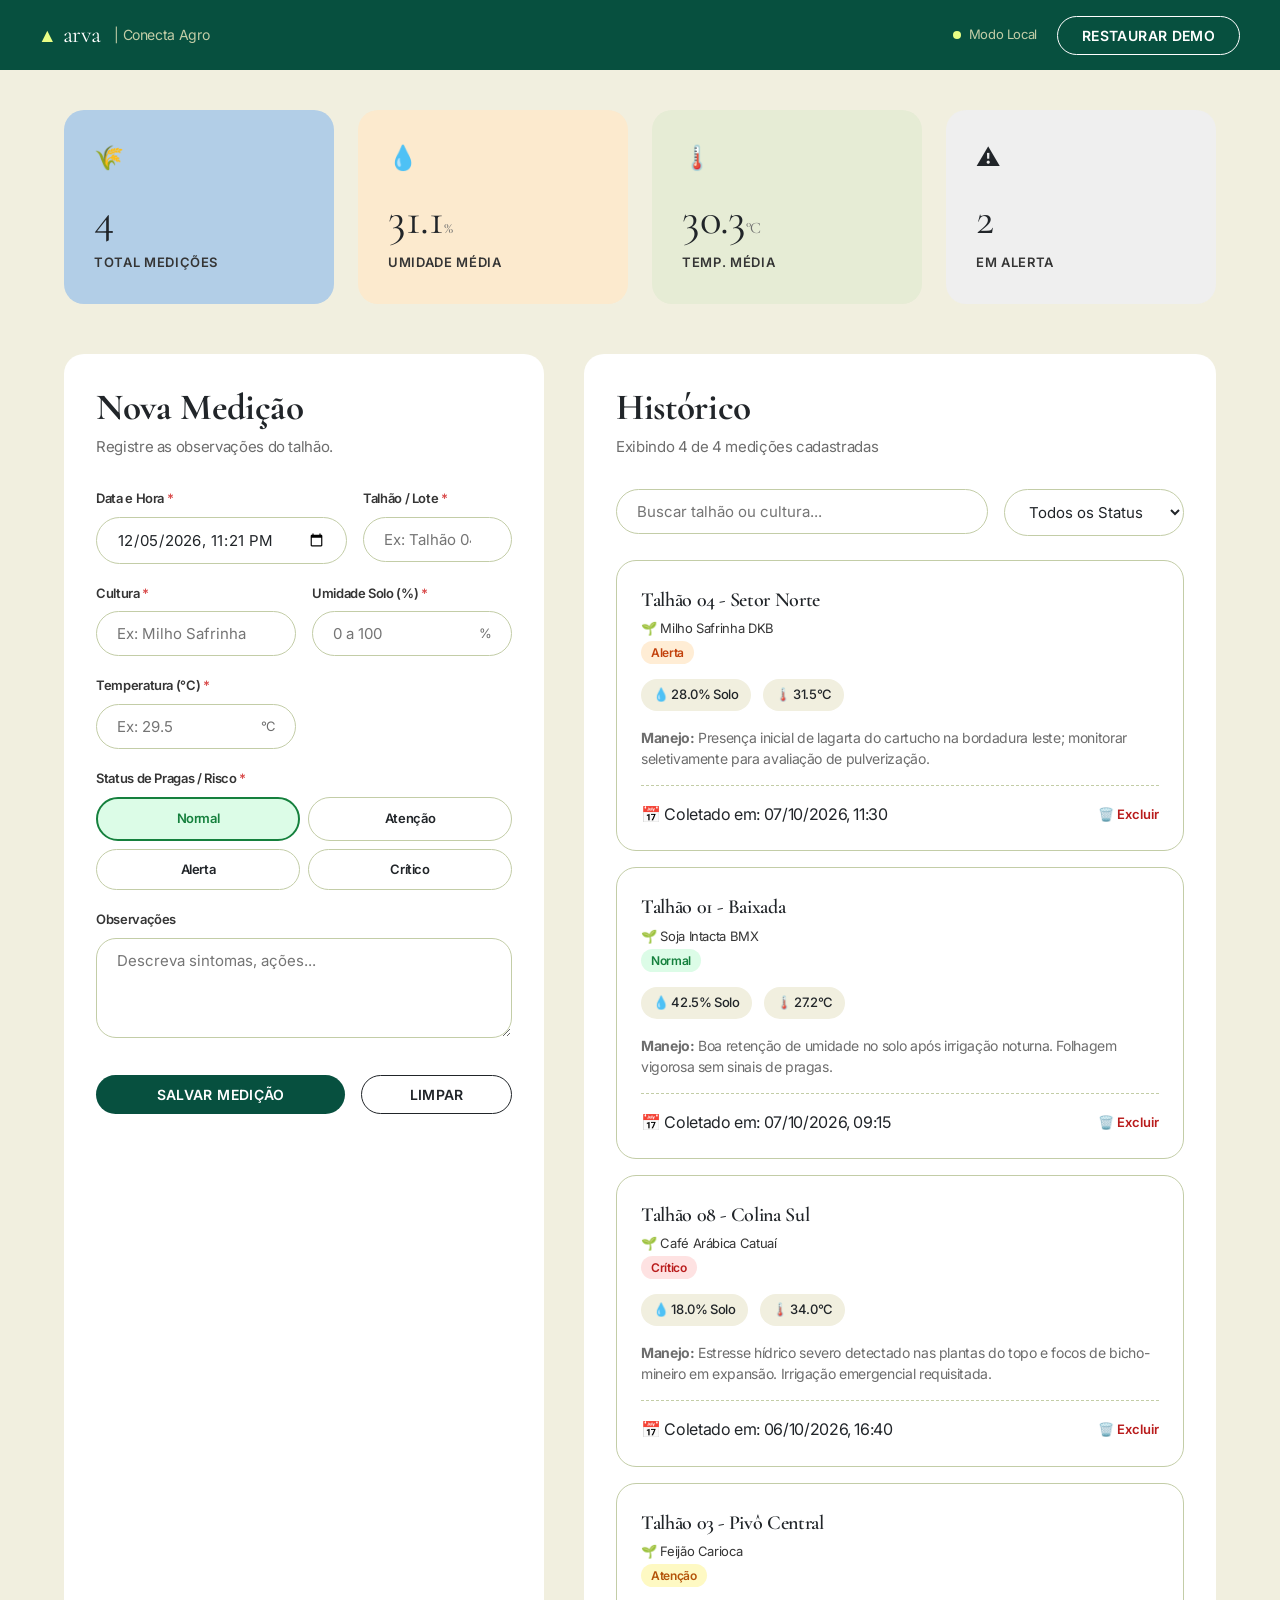
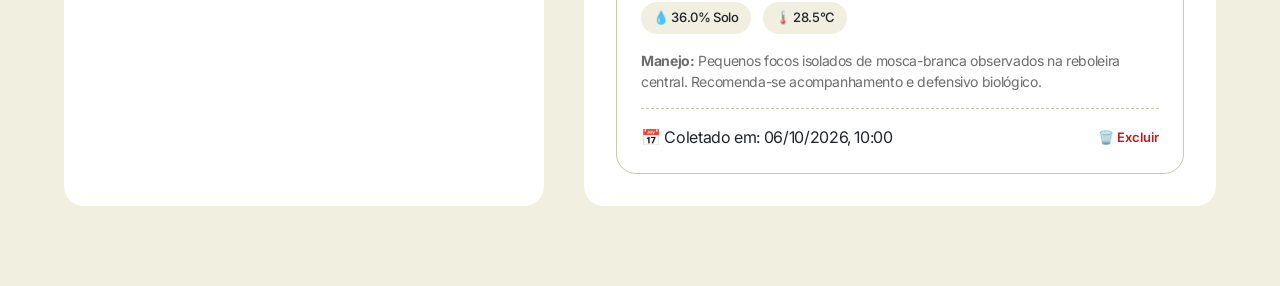
==== front/index.html @ fd627134 "feat: aplica novo design system Arva e estrutura da Fase 2" ====
<!DOCTYPE html>
<html lang="pt-BR">
<head>
  <meta charset="UTF-8">
  <meta name="viewport" content="width=device-width, initial-scale=1.0">
  <title>Conecta Agro — Painel de Controle</title>
  <meta name="description" content="Sistema de registro e consulta de medições agronômicas.">

  <!-- Fontes Editoriais (Inter & Cormorant Garamond) -->
  <link rel="preconnect" href="https://fonts.googleapis.com">
  <link rel="preconnect" href="https://fonts.gstatic.com" crossorigin>
  <link href="https://fonts.googleapis.com/css2?family=Cormorant+Garamond:wght@300;500;600&family=Inter:wght@300;400;500;600&display=swap" rel="stylesheet">

  <!-- Tokens e Estilos da Aplicação -->
  <link rel="stylesheet" href="../design-system.css">
  <link rel="stylesheet" href="style.css">
</head>
<body class="arva-app">

  <!-- =========================================================================
       1. CABEÇALHO SUPERIOR (FOREST HEADER)
       ========================================================================= -->
  <header class="arva-header" id="main-header">
    <div class="arva-header__inner">
      <a href="../index.html" class="arva-brand">
        <span class="arva-brand__icon">▲</span> arva <span class="arva-brand__sub">| Conecta Agro</span>
      </a>

      <div class="arva-header__actions">
        <div class="arva-status" title="Dados locais">
          <span class="arva-status__dot"></span>
          Modo Local
        </div>
        <button id="btn-demo-seed" class="btn-pill btn-pill--ghost btn-demo">
          Restaurar Demo
        </button>
      </div>
    </div>
  </header>

  <!-- =========================================================================
       CONTEÚDO PRINCIPAL (BONE CANVAS)
       ========================================================================= -->
  <div class="arva-container">

    <!-- 2. FAIXA DE MÉTRICAS RÁPIDAS (QUILTED PASTEL CARDS) -->
    <section class="arva-section" aria-label="Métricas de Campo">
      <div class="arva-kpi-grid">
        
        <!-- Total -->
        <div class="arva-card quilt-sky" id="kpi-card-total">
          <div class="kpi-header">
            <span class="kpi-icon">🌾</span>
          </div>
          <div class="kpi-body">
            <div class="kpi-value" id="kpi-total-val">0</div>
            <span class="kpi-label">Total Medições</span>
          </div>
        </div>

        <!-- Umidade -->
        <div class="arva-card quilt-peach" id="kpi-card-moisture">
          <div class="kpi-header">
            <span class="kpi-icon">💧</span>
          </div>
          <div class="kpi-body">
            <div class="kpi-value" id="kpi-moisture-val">--%</div>
            <span class="kpi-label">Umidade Média</span>
          </div>
        </div>

        <!-- Temperatura -->
        <div class="arva-card quilt-sage" id="kpi-card-temp">
          <div class="kpi-header">
            <span class="kpi-icon">🌡️</span>
          </div>
          <div class="kpi-body">
            <div class="kpi-value" id="kpi-temp-val">--°C</div>
            <span class="kpi-label">Temp. Média</span>
          </div>
        </div>

        <!-- Alertas -->
        <div class="arva-card quilt-bone" id="kpi-card-alerts">
          <div class="kpi-header">
            <span class="kpi-icon">⚠️</span>
          </div>
          <div class="kpi-body">
            <div class="kpi-value" id="kpi-alerts-val">0</div>
            <span class="kpi-label">Em Alerta</span>
          </div>
        </div>

      </div>
    </section>

    <!-- 3. ÁREA DE TRABALHO PRINCIPAL -->
    <main class="arva-main-grid" id="main-content">

      <!-- =====================================================================
           COLUNA 1: FORMULÁRIO DE REGISTRO
           ===================================================================== -->
      <section class="arva-panel" aria-labelledby="form-title">
        <header class="panel-header">
          <h2 id="form-title" class="panel-title">Nova Medição</h2>
          <p class="panel-subtitle">Registre as observações do talhão.</p>
        </header>

        <form id="form-measurement" novalidate class="arva-form">

          <div class="form-row">
            <div class="form-group">
              <label for="input-datetime" class="form-label">Data e Hora <span class="req">*</span></label>
              <input type="datetime-local" id="input-datetime" name="dateTime" class="form-input pill-input" required>
            </div>
            <div class="form-group">
              <label for="input-field" class="form-label">Talhão / Lote <span class="req">*</span></label>
              <input type="text" id="input-field" name="field" class="form-input pill-input" placeholder="Ex: Talhão 04" list="fields-suggestions" required>
              <datalist id="fields-suggestions">
                <option value="Talhão 01 - Baixada">
                <option value="Talhão 02 - Encosta Leste">
                <option value="Talhão 03 - Pivô Central">
                <option value="Talhão 04 - Setor Norte">
                <option value="Talhão 08 - Colina Sul">
              </datalist>
            </div>
          </div>

          <div class="form-row">
            <div class="form-group">
              <label for="input-crop" class="form-label">Cultura <span class="req">*</span></label>
              <input type="text" id="input-crop" name="crop" class="form-input pill-input" placeholder="Ex: Milho Safrinha" list="crops-suggestions" required>
              <datalist id="crops-suggestions">
                <option value="Milho Safrinha DKB">
                <option value="Soja Intacta BMX">
                <option value="Café Arábica Catuaí">
                <option value="Feijão Carioca">
                <option value="Algodão DP 1744">
              </datalist>
            </div>
            <div class="form-group">
              <label for="input-moisture" class="form-label">Umidade Solo (%) <span class="req">*</span></label>
              <div class="input-affix">
                <input type="number" id="input-moisture" name="soilMoisture" class="form-input pill-input" placeholder="0 a 100" min="0" max="100" step="0.1" required>
                <span class="affix-text">%</span>
              </div>
            </div>
          </div>

          <div class="form-row">
            <div class="form-group">
              <label for="input-temp" class="form-label">Temperatura (°C) <span class="req">*</span></label>
              <div class="input-affix">
                <input type="number" id="input-temp" name="temperature" class="form-input pill-input" placeholder="Ex: 29.5" min="-10" max="60" step="0.1" required>
                <span class="affix-text">°C</span>
              </div>
            </div>
          </div>

          <div class="form-group">
            <label class="form-label" id="label-pest-status">Status de Pragas / Risco <span class="req">*</span></label>
            <div class="segmented-pills" role="radiogroup" aria-labelledby="label-pest-status">
              <label class="pill-radio pill-safe">
                <input type="radio" name="pestStatus" value="safe" checked>
                <span>Normal</span>
              </label>
              <label class="pill-radio pill-warn">
                <input type="radio" name="pestStatus" value="warn">
                <span>Atenção</span>
              </label>
              <label class="pill-radio pill-alert">
                <input type="radio" name="pestStatus" value="alert">
                <span>Alerta</span>
              </label>
              <label class="pill-radio pill-danger">
                <input type="radio" name="pestStatus" value="danger">
                <span>Crítico</span>
              </label>
            </div>
          </div>

          <div class="form-group">
            <label for="input-observations" class="form-label">Observações</label>
            <textarea id="input-observations" name="observations" class="form-textarea pill-input" placeholder="Descreva sintomas, ações..."></textarea>
          </div>

          <div class="form-actions">
            <button type="submit" id="btn-submit-measurement" class="btn-pill btn-pill--primary" style="flex: 2;">Salvar Medição</button>
            <button type="reset" id="btn-reset-form" class="btn-pill btn-pill--dark-ghost" style="flex: 1;">Limpar</button>
          </div>

        </form>
      </section>

      <!-- =====================================================================
           COLUNA 2: HISTÓRICO
           ===================================================================== -->
      <section class="arva-panel" aria-labelledby="records-title">
        <header class="panel-header" style="display: flex; justify-content: space-between; align-items: flex-end;">
          <div>
            <h2 id="records-title" class="panel-title">Histórico</h2>
            <p class="panel-subtitle" id="records-counter-text">Carregando...</p>
          </div>
        </header>

        <div class="filter-bar">
          <div class="search-box">
            <input type="text" id="search-input" class="form-input pill-input" placeholder="Buscar talhão ou cultura...">
            <button type="button" id="btn-clear-search" class="btn-clear" style="display: none;">✕</button>
          </div>
          <select id="filter-status-select" class="form-input pill-input select-filter">
            <option value="all">Todos os Status</option>
            <option value="safe">Normal</option>
            <option value="warn">Atenção</option>
            <option value="alert">Alerta</option>
            <option value="danger">Crítico</option>
          </select>
        </div>

        <div id="records-container" class="records-list" role="region" aria-live="polite">
          <!-- Dinâmico -->
        </div>

        <div id="empty-state" class="empty-state" style="display: none;">
          <h3 class="empty-title">Vazio</h3>
          <p class="empty-desc" id="empty-state-message">Nenhuma medição encontrada.</p>
          <button type="button" id="btn-empty-reset" class="btn-pill btn-pill--dark-ghost" style="margin-top: 16px;">Limpar Filtros</button>
        </div>

      </section>

    </main>
  </div>

  <!-- Toast Notificações -->
  <div id="toast-container" class="toast-container" aria-live="assertive"></div>

  <script src="app.js"></script>
</body>
</html>
---- design-system.css ----
/* ==========================================================================
   CONECTA AGRO — DESIGN SYSTEM
   Baseado nas diretrizes "Arva — Style Reference"
   ========================================================================== */

@import url('https://fonts.googleapis.com/css2?family=Cormorant+Garamond:wght@300;500;600&family=Inter:wght@300;400;500;600&display=swap');

:root {
  /* Colors */
  --color-forest-ink: #07503f;
  --color-vivid-lime: #e8fe85;
  --color-bone: #f1efdf;
  --color-pure-white: #ffffff;
  --color-ash-gray: #efefef;
  --color-charcoal: #212529;
  --color-graphite: #353535;
  --color-pewter: #6d6d6d;
  --color-sky-card: #b2cee7;
  --color-peach-card: #fceace;
  --color-sage-card: #e6ecd5;
  --color-moss: #c3cda7;

  /* Typography — Font Families */
  --font-inter: 'Inter', ui-sans-serif, system-ui, sans-serif;
  --font-reckless: 'Cormorant Garamond', serif; /* Substituto para Reckless */

  /* Typography — Scale */
  --text-caption: 12px;
  --leading-caption: 1.5;
  --tracking-caption: 0.025em;
  --text-body-sm: 14px;
  --leading-body-sm: 1.5;
  --tracking-body-sm: 0.025em;
  --text-body: 16px;
  --leading-body: 1.52;
  --tracking-body: -0.022em;
  --text-subheading: 24px;
  --leading-subheading: 1.24;
  --tracking-subheading: -0.012em;
  --text-heading-sm: 37px;
  --leading-heading-sm: 1.22;
  --tracking-heading-sm: -0.012em;
  --text-heading: 45px;
  --leading-heading: 1.06;
  --tracking-heading: -0.012em;
  --text-heading-lg: 57px;
  --leading-heading-lg: 1.06;
  --tracking-heading-lg: -0.022em;
  --text-display: 80px;
  --leading-display: 1;
  --tracking-display: -0.037em;

  /* Spacing */
  --spacing-5: 5px;
  --spacing-8: 8px;
  --spacing-10: 10px;
  --spacing-12: 12px;
  --spacing-15: 15px;
  --spacing-20: 20px;
  --spacing-24: 24px;
  --spacing-30: 30px;
  --spacing-40: 40px;
  --spacing-50: 50px;
  --spacing-64: 64px;

  /* Border Radius */
  --radius-cards: 20px;
  --radius-inputs: 33px;
  --radius-buttons: 100px;
  --radius-nav-pills: 110px;

  /* Compatibility with existing front app */
  --ca-brand-deep: var(--color-forest-ink);
  --ca-brand-primary: var(--color-forest-ink);
  --ca-brand-hover: #0a6b54;
  --ca-brand-accent: var(--color-vivid-lime);
  --ca-brand-light: var(--color-sage-card);
  
  --ca-earth-rich: var(--color-charcoal);
  --ca-earth-terra: var(--color-graphite);
  --ca-harvest-gold: var(--color-moss);
  --ca-harvest-light: var(--color-peach-card);
  
  --ca-text-main: var(--color-charcoal);
  --ca-text-muted: var(--color-pewter);
  --ca-text-light: var(--color-ash-gray);
  
  --ca-border-light: var(--color-moss);
  --ca-border-medium: var(--color-pewter);
  
  --ca-bg-app: var(--color-bone);
  --ca-bg-surface: var(--color-pure-white);
  --ca-bg-subtle: var(--color-bone);

  --ca-font-sans: var(--font-inter);
  --ca-font-display: var(--font-reckless);
  
  --ca-radius-sm: 8px;
  --ca-radius-md: var(--radius-cards);
  --ca-radius-lg: var(--radius-cards);
  --ca-radius-full: 9999px;
  
  --ca-shadow-sm: none;
  --ca-shadow-md: none;
  --ca-shadow-lg: none;
  --ca-transition: all 0.2s cubic-bezier(0.16, 1, 0.3, 1);
  
  /* Status Base Colors */
  --ca-status-safe: #15803D;
  --ca-status-safe-bg: #DCFCE7;
  --ca-status-warn: #B45309;
  --ca-status-warn-bg: #FEF9C3;
  --ca-status-alert: #C2410C;
  --ca-status-alert-bg: #FFEDD5;
  --ca-status-danger: #B91C1C;
  --ca-status-danger-bg: #FEE2E2;
  --ca-status-hydro: #0284C7;
  --ca-status-hydro-bg: #E0F2FE;
}

*, *::before, *::after {
  box-sizing: border-box;
  margin: 0;
  padding: 0;
}

body {
  font-family: var(--font-inter);
  background-color: var(--color-bone);
  color: var(--color-charcoal);
  line-height: var(--leading-body);
  letter-spacing: var(--tracking-body);
  -webkit-font-smoothing: antialiased;
}

h1, h2, h3, h4, h5, h6 {
  font-family: var(--font-reckless);
  color: var(--color-charcoal);
}

/* ==========================================================================
   COMPONENTES: BOTÕES (BUTTONS) - Padrão Pill 100px
   ========================================================================== */
.btn-pill {
  display: inline-flex;
  align-items: center;
  justify-content: center;
  gap: var(--spacing-8);
  padding: var(--spacing-10) var(--spacing-24);
  font-family: var(--font-inter);
  font-size: var(--text-body-sm);
  font-weight: 600;
  letter-spacing: var(--tracking-body-sm);
  border-radius: var(--radius-buttons);
  cursor: pointer;
  text-decoration: none;
  transition: opacity 0.2s;
  text-transform: uppercase;
}

.btn-pill--primary {
  background-color: var(--color-forest-ink);
  color: var(--color-pure-white);
  border: none;
}

.btn-pill--primary:hover {
  opacity: 0.9;
}

.btn-pill--ghost {
  background-color: transparent;
  color: var(--color-pure-white);
  border: 1px solid var(--color-pure-white);
}

.btn-pill--ghost:hover {
  background-color: rgba(255,255,255,0.1);
}

.btn-pill--dark-ghost {
  background-color: transparent;
  color: var(--color-charcoal);
  border: 1px solid var(--color-charcoal);
}
---- front/style.css ----
/* ==========================================================================
   CONECTA AGRO — ESTILOS DA APLICAÇÃO (ARVA THEME)
   ========================================================================== */

@import url('../design-system.css');

/* ==========================================================================
   BASE & LAYOUT
   ========================================================================== */
.arva-app {
  background-color: var(--color-bone);
  min-height: 100vh;
}

.arva-container {
  max-width: var(--page-max-width, 1200px);
  margin: 0 auto;
  padding: 40px 24px 80px;
}

/* ==========================================================================
   HEADER
   ========================================================================== */
.arva-header {
  background-color: var(--color-forest-ink);
  color: var(--color-pure-white);
  padding: 0 40px;
  height: 70px;
  position: sticky;
  top: 0;
  z-index: 100;
  display: flex;
  align-items: center;
}

.arva-header__inner {
  width: 100%;
  max-width: var(--page-max-width, 1200px);
  margin: 0 auto;
  display: flex;
  justify-content: space-between;
  align-items: center;
}

.arva-brand {
  font-family: var(--font-reckless);
  font-size: 24px;
  color: var(--color-pure-white);
  text-decoration: none;
  display: flex;
  align-items: center;
  gap: 8px;
}

.arva-brand__icon {
  color: var(--color-vivid-lime);
}

.arva-brand__sub {
  font-family: var(--font-inter);
  font-size: 14px;
  color: var(--color-moss);
  margin-left: 6px;
  font-weight: 400;
}

.arva-header__actions {
  display: flex;
  align-items: center;
  gap: 20px;
}

.arva-status {
  display: flex;
  align-items: center;
  gap: 8px;
  font-family: var(--font-inter);
  font-size: 13px;
  color: var(--color-moss);
}

.arva-status__dot {
  width: 8px;
  height: 8px;
  background-color: var(--color-vivid-lime);
  border-radius: 50%;
}

/* ==========================================================================
   KPI QUILTED CARDS
   ========================================================================== */
.arva-section {
  margin-bottom: 50px;
}

.arva-kpi-grid {
  display: grid;
  grid-template-columns: repeat(auto-fit, minmax(220px, 1fr));
  gap: 24px;
}

.arva-card {
  border-radius: var(--radius-cards);
  padding: 30px;
  display: flex;
  flex-direction: column;
  justify-content: space-between;
}

.quilt-sky { background-color: var(--color-sky-card); }
.quilt-peach { background-color: var(--color-peach-card); }
.quilt-sage { background-color: var(--color-sage-card); }
.quilt-bone { background-color: var(--color-ash-gray); }

.kpi-header {
  margin-bottom: 20px;
}
.kpi-icon {
  font-size: 24px;
}

.kpi-value {
  font-family: var(--font-reckless);
  font-size: 45px;
  line-height: 1;
  color: var(--color-charcoal);
  margin-bottom: 8px;
}

.kpi-label {
  font-family: var(--font-inter);
  font-size: 13px;
  font-weight: 600;
  text-transform: uppercase;
  letter-spacing: 0.05em;
  color: var(--color-graphite);
}

/* ==========================================================================
   ÁREA PRINCIPAL (2 COLUNAS)
   ========================================================================== */
.arva-main-grid {
  display: grid;
  grid-template-columns: 480px 1fr;
  gap: 40px;
}

@media (max-width: 1024px) {
  .arva-main-grid {
    grid-template-columns: 1fr;
  }
}

.arva-panel {
  background-color: var(--color-pure-white);
  border-radius: var(--radius-cards);
  padding: 32px;
}

.panel-header {
  margin-bottom: 30px;
}

.panel-title {
  font-family: var(--font-reckless);
  font-size: var(--text-heading-sm);
  color: var(--color-charcoal);
  line-height: 1.2;
}

.panel-subtitle {
  font-family: var(--font-inter);
  font-size: 15px;
  color: var(--color-pewter);
  margin-top: 6px;
}

/* ==========================================================================
   FORMULÁRIOS & INPUTS (PILL FORMAT)
   ========================================================================== */
.arva-form {
  display: flex;
  flex-direction: column;
  gap: 20px;
}

.form-row {
  display: grid;
  grid-template-columns: 1fr 1fr;
  gap: 16px;
}

.form-label {
  display: block;
  font-family: var(--font-inter);
  font-size: 13px;
  font-weight: 600;
  color: var(--color-graphite);
  margin-bottom: 8px;
}
.req { color: #d94b4b; }

.pill-input {
  width: 100%;
  border: 1px solid var(--color-moss);
  border-radius: var(--radius-inputs);
  padding: 12px 20px;
  font-family: var(--font-inter);
  font-size: 15px;
  color: var(--color-charcoal);
  background-color: var(--color-pure-white);
  outline: none;
  transition: border-color 0.2s;
}
.pill-input:focus {
  border-color: var(--color-forest-ink);
}

.form-textarea {
  min-height: 100px;
  resize: vertical;
  border-radius: 20px; /* Um pouco menos extremo para áreas de texto grandes */
}

.input-affix {
  position: relative;
}
.affix-text {
  position: absolute;
  right: 20px;
  top: 50%;
  transform: translateY(-50%);
  font-family: var(--font-inter);
  font-size: 13px;
  color: var(--color-pewter);
  pointer-events: none;
}

/* Segmented Pills (Radio) */
.segmented-pills {
  display: grid;
  grid-template-columns: repeat(2, 1fr);
  gap: 8px;
}

.pill-radio {
  display: flex;
  align-items: center;
  justify-content: center;
  border: 1px solid var(--color-moss);
  border-radius: var(--radius-inputs);
  padding: 10px;
  font-size: 13px;
  font-weight: 600;
  cursor: pointer;
  transition: all 0.2s;
}
.pill-radio input { display: none; }
.pill-radio:hover { background-color: var(--color-bone); }

.pill-radio:has(input:checked) {
  border-width: 2px;
}
.pill-safe:has(input:checked) { background: #dcfce7; border-color: #15803d; color: #15803d; }
.pill-warn:has(input:checked) { background: #fef9c3; border-color: #b45309; color: #b45309; }
.pill-alert:has(input:checked) { background: #ffedd5; border-color: #c2410c; color: #c2410c; }
.pill-danger:has(input:checked) { background: #fee2e2; border-color: #b91c1c; color: #b91c1c; }

.form-actions {
  display: flex;
  gap: 16px;
  margin-top: 10px;
}

/* ==========================================================================
   HISTÓRICO & FILTROS
   ========================================================================== */
.filter-bar {
  display: flex;
  gap: 16px;
  margin-bottom: 24px;
}
.search-box {
  position: relative;
  flex: 1;
}
.btn-clear {
  position: absolute;
  right: 16px;
  top: 50%;
  transform: translateY(-50%);
  background: none;
  border: none;
  cursor: pointer;
  color: var(--color-pewter);
}

.select-filter {
  max-width: 180px;
}

.records-list {
  display: flex;
  flex-direction: column;
  gap: 16px;
}

/* Compatibilidade com o app.js original que insere cards */
.ca-record-item {
  border: 1px solid var(--color-moss);
  border-radius: var(--radius-cards);
  padding: 24px;
  background-color: var(--color-pure-white);
}

.ca-record-item__field {
  font-family: var(--font-reckless);
  font-size: 20px;
  font-weight: 600;
  color: var(--color-charcoal);
}

.ca-record-item__crop {
  font-family: var(--font-inter);
  font-size: 13px;
  color: var(--color-graphite);
  margin-top: 4px;
  display: block;
}

.ca-record-metrics-row {
  display: flex;
  gap: 12px;
  margin: 16px 0;
}

.ca-metric-chip {
  padding: 6px 12px;
  background-color: var(--color-bone);
  border-radius: var(--radius-inputs);
  font-family: var(--font-inter);
  font-size: 13px;
  font-weight: 500;
}

.ca-record-obs-box {
  font-family: var(--font-inter);
  font-size: 14px;
  color: var(--color-pewter);
  line-height: 1.5;
  margin-bottom: 16px;
}

.ca-record-footer {
  display: flex;
  justify-content: space-between;
  align-items: center;
  border-top: 1px dashed var(--color-moss);
  padding-top: 16px;
}

.ca-btn-delete {
  background: none;
  border: none;
  color: #b91c1c;
  font-family: var(--font-inter);
  font-size: 13px;
  font-weight: 600;
  cursor: pointer;
}

.ca-badge {
  padding: 4px 10px;
  border-radius: 100px;
  font-size: 12px;
  font-family: var(--font-inter);
  font-weight: 600;
}
.ca-badge--safe { background: #dcfce7; color: #15803d; }
.ca-badge--warn { background: #fef9c3; color: #b45309; }
.ca-badge--alert { background: #ffedd5; color: #c2410c; }
.ca-badge--danger { background: #fee2e2; color: #b91c1c; }

/* Empty State */
.empty-state {
  text-align: center;
  padding: 40px;
  background-color: var(--color-bone);
  border-radius: var(--radius-cards);
}
.empty-title {
  font-family: var(--font-reckless);
  font-size: 24px;
  color: var(--color-charcoal);
}
.empty-desc {
  font-family: var(--font-inter);
  font-size: 15px;
  color: var(--color-pewter);
  margin-top: 8px;
}

/* Toast */
.toast-container {
  position: fixed;
  bottom: 24px;
  right: 24px;
  z-index: 1000;
  display: flex;
  flex-direction: column;
  gap: 10px;
}
.ca-toast {
  background-color: var(--color-pure-white);
  border: 1px solid var(--color-moss);
  border-radius: var(--radius-cards);
  padding: 16px 24px;
  box-shadow: 0 10px 30px rgba(0,0,0,0.1);
  font-family: var(--font-inter);
  font-size: 14px;
  animation: slideUp 0.3s ease;
}
@keyframes slideUp {
  from { transform: translateY(20px); opacity: 0; }
  to { transform: translateY(0); opacity: 1; }
}
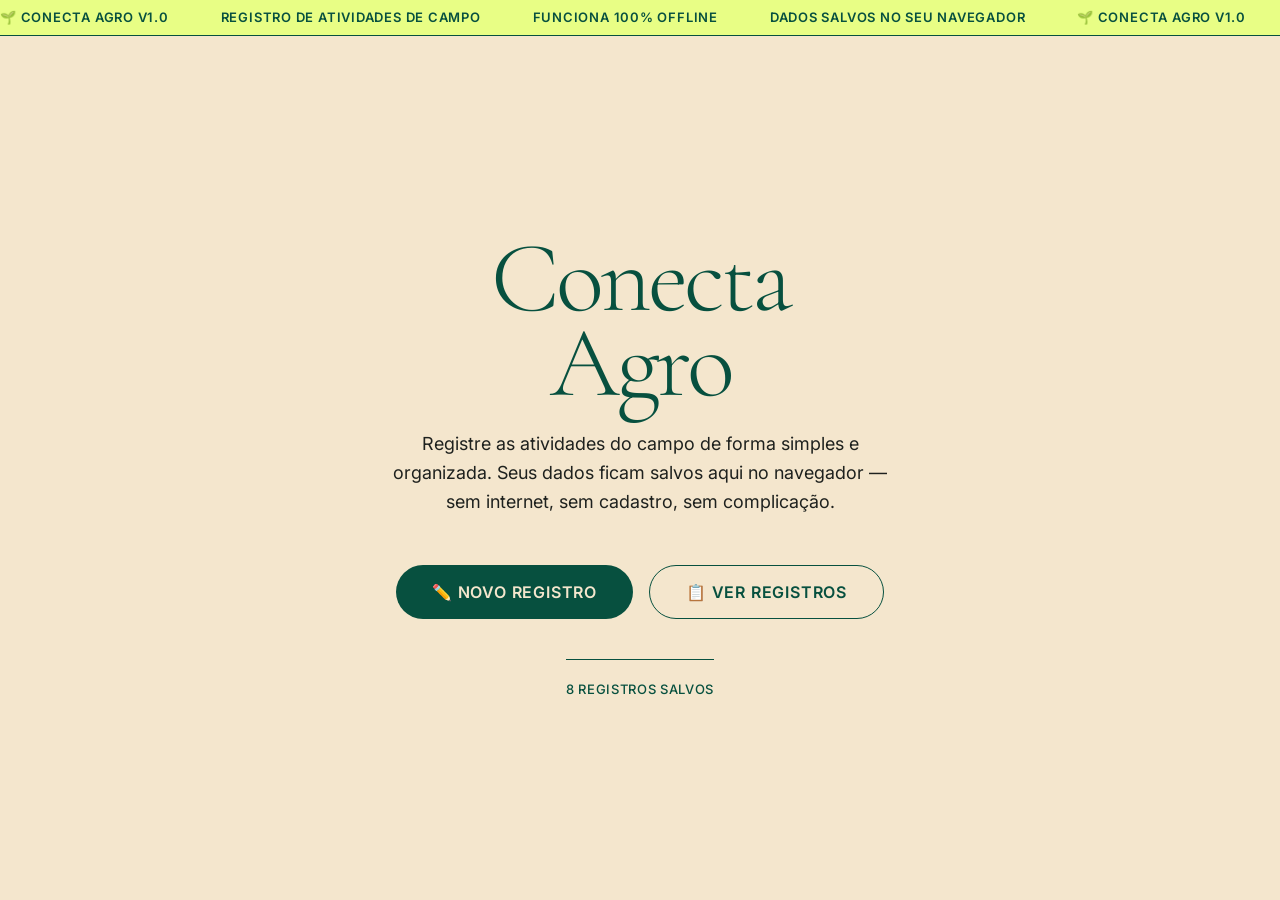
==== commit 80ae50cf: "feat: aplicação Conecta Agro completa com 3 telas, CRUD e design Vellum & Forest" ====
--- a/front/index.html
+++ b/front/index.html
@@ -3,238 +3,223 @@
 <head>
   <meta charset="UTF-8">
   <meta name="viewport" content="width=device-width, initial-scale=1.0">
-  <title>Conecta Agro — Painel de Controle</title>
-  <meta name="description" content="Sistema de registro e consulta de medições agronômicas.">
-
-  <!-- Fontes Editoriais (Inter & Cormorant Garamond) -->
-  <link rel="preconnect" href="https://fonts.googleapis.com">
-  <link rel="preconnect" href="https://fonts.gstatic.com" crossorigin>
-  <link href="https://fonts.googleapis.com/css2?family=Cormorant+Garamond:wght@300;500;600&family=Inter:wght@300;400;500;600&display=swap" rel="stylesheet">
-
-  <!-- Tokens e Estilos da Aplicação -->
+  <title>Conecta Agro — Registro de Campo</title>
+  <meta name="description" content="Sistema simples para registro e consulta de atividades de campo no meio rural.">
+
+  <!-- Design System (importa Cormorant Garamond + Inter + tokens) -->
   <link rel="stylesheet" href="../design-system.css">
+  <!-- Estilos da Aplicação -->
   <link rel="stylesheet" href="style.css">
 </head>
-<body class="arva-app">
-
-  <!-- =========================================================================
-       1. CABEÇALHO SUPERIOR (FOREST HEADER)
-       ========================================================================= -->
-  <header class="arva-header" id="main-header">
-    <div class="arva-header__inner">
-      <a href="../index.html" class="arva-brand">
-        <span class="arva-brand__icon">▲</span> arva <span class="arva-brand__sub">| Conecta Agro</span>
-      </a>
-
-      <div class="arva-header__actions">
-        <div class="arva-status" title="Dados locais">
-          <span class="arva-status__dot"></span>
-          Modo Local
+<body>
+
+  <!-- ====================================================================
+       TELA 1 — INÍCIO (Apresentação + Navegação)
+       ==================================================================== -->
+  <section id="tela-inicio" class="tela ativa">
+
+    <!-- Faixa Marquee -->
+    <div class="marquee-strip">
+      <div class="marquee-content">
+        <span class="marquee-item">🌱 Conecta Agro v1.0</span>
+        <span class="marquee-item">Registro de atividades de campo</span>
+        <span class="marquee-item">Funciona 100% offline</span>
+        <span class="marquee-item">Dados salvos no seu navegador</span>
+        <span class="marquee-item">🌱 Conecta Agro v1.0</span>
+        <span class="marquee-item">Registro de atividades de campo</span>
+        <span class="marquee-item">Funciona 100% offline</span>
+        <span class="marquee-item">Dados salvos no seu navegador</span>
+      </div>
+    </div>
+
+    <div class="inicio-conteudo">
+      <div class="inicio-texto">
+        <h1 class="display-titulo">Conecta<br>Agro</h1>
+        <p class="inicio-descricao">
+          Registre as atividades do campo de forma simples e organizada.
+          Seus dados ficam salvos aqui no navegador — sem internet, sem cadastro, sem complicação.
+        </p>
+      </div>
+
+      <div class="inicio-acoes">
+        <button id="btn-ir-novo-registro" class="btn-pill btn-pill--primary btn-grande">
+          ✏️ Novo Registro
+        </button>
+        <button id="btn-ir-ver-registros" class="btn-pill btn-pill--ghost btn-grande">
+          📋 Ver Registros
+        </button>
+      </div>
+
+      <div class="inicio-rodape">
+        <span class="inicio-stat" id="inicio-total">0 registros salvos</span>
+      </div>
+    </div>
+  </section>
+
+  <!-- ====================================================================
+       TELA 2 — NOVO REGISTRO (Formulário)
+       ==================================================================== -->
+  <section id="tela-novo-registro" class="tela">
+
+    <header class="tela-header">
+      <button id="btn-voltar-form" class="btn-voltar" title="Voltar ao início">← Voltar</button>
+      <h2 class="tela-titulo">Novo Registro</h2>
+    </header>
+
+    <form id="formulario-registro" novalidate>
+
+      <!-- Data da atividade -->
+      <div class="campo">
+        <label for="campo-data">Data da atividade <span class="obrigatorio">*</span></label>
+        <input type="date" id="campo-data" class="pill-input" required>
+      </div>
+
+      <!-- Responsável -->
+      <div class="campo">
+        <label for="campo-responsavel">Nome do responsável <span class="obrigatorio">*</span></label>
+        <input type="text" id="campo-responsavel" class="pill-input" placeholder="Ex: João da Silva" required>
+      </div>
+
+      <!-- Área / Talhão -->
+      <div class="campo">
+        <label for="campo-area">Área ou talhão <span class="obrigatorio">*</span></label>
+        <input type="text" id="campo-area" class="pill-input" placeholder="Ex: Talhão 3 - Horta" required>
+      </div>
+
+      <!-- Cultura -->
+      <div class="campo">
+        <label for="campo-cultura">Cultura <span class="obrigatorio">*</span></label>
+        <select id="campo-cultura" class="pill-input" required>
+          <option value="">Selecione a cultura...</option>
+          <option value="Milho">Milho</option>
+          <option value="Feijão">Feijão</option>
+          <option value="Mandioca">Mandioca</option>
+          <option value="Tomate">Tomate</option>
+          <option value="Capim">Capim</option>
+          <option value="Outra">Outra</option>
+        </select>
+      </div>
+
+      <!-- Tipo de atividade -->
+      <div class="campo">
+        <label for="campo-atividade">Tipo de atividade <span class="obrigatorio">*</span></label>
+        <select id="campo-atividade" class="pill-input" required>
+          <option value="">Selecione a atividade...</option>
+          <option value="Plantio">Plantio</option>
+          <option value="Irrigação">Irrigação</option>
+          <option value="Adubação">Adubação</option>
+          <option value="Controle de pragas">Controle de pragas</option>
+          <option value="Colheita">Colheita</option>
+          <option value="Inspeção">Inspeção</option>
+          <option value="Manutenção">Manutenção</option>
+        </select>
+      </div>
+
+      <!-- Condição da área -->
+      <div class="campo">
+        <label>Condição da área <span class="obrigatorio">*</span></label>
+        <div class="condicao-opcoes">
+          <label class="radio-condicao radio-boa">
+            <input type="radio" name="condicao" value="boa" required>
+            <span>🟢 Boa</span>
+          </label>
+          <label class="radio-condicao radio-atencao">
+            <input type="radio" name="condicao" value="atenção">
+            <span>🟡 Atenção</span>
+          </label>
+          <label class="radio-condicao radio-critica">
+            <input type="radio" name="condicao" value="crítica">
+            <span>🔴 Crítica</span>
+          </label>
         </div>
-        <button id="btn-demo-seed" class="btn-pill btn-pill--ghost btn-demo">
-          Restaurar Demo
-        </button>
-      </div>
-    </div>
-  </header>
-
-  <!-- =========================================================================
-       CONTEÚDO PRINCIPAL (BONE CANVAS)
-       ========================================================================= -->
-  <div class="arva-container">
-
-    <!-- 2. FAIXA DE MÉTRICAS RÁPIDAS (QUILTED PASTEL CARDS) -->
-    <section class="arva-section" aria-label="Métricas de Campo">
-      <div class="arva-kpi-grid">
-        
-        <!-- Total -->
-        <div class="arva-card quilt-sky" id="kpi-card-total">
-          <div class="kpi-header">
-            <span class="kpi-icon">🌾</span>
-          </div>
-          <div class="kpi-body">
-            <div class="kpi-value" id="kpi-total-val">0</div>
-            <span class="kpi-label">Total Medições</span>
-          </div>
-        </div>
-
-        <!-- Umidade -->
-        <div class="arva-card quilt-peach" id="kpi-card-moisture">
-          <div class="kpi-header">
-            <span class="kpi-icon">💧</span>
-          </div>
-          <div class="kpi-body">
-            <div class="kpi-value" id="kpi-moisture-val">--%</div>
-            <span class="kpi-label">Umidade Média</span>
-          </div>
-        </div>
-
-        <!-- Temperatura -->
-        <div class="arva-card quilt-sage" id="kpi-card-temp">
-          <div class="kpi-header">
-            <span class="kpi-icon">🌡️</span>
-          </div>
-          <div class="kpi-body">
-            <div class="kpi-value" id="kpi-temp-val">--°C</div>
-            <span class="kpi-label">Temp. Média</span>
-          </div>
-        </div>
-
-        <!-- Alertas -->
-        <div class="arva-card quilt-bone" id="kpi-card-alerts">
-          <div class="kpi-header">
-            <span class="kpi-icon">⚠️</span>
-          </div>
-          <div class="kpi-body">
-            <div class="kpi-value" id="kpi-alerts-val">0</div>
-            <span class="kpi-label">Em Alerta</span>
-          </div>
-        </div>
-
-      </div>
-    </section>
-
-    <!-- 3. ÁREA DE TRABALHO PRINCIPAL -->
-    <main class="arva-main-grid" id="main-content">
-
-      <!-- =====================================================================
-           COLUNA 1: FORMULÁRIO DE REGISTRO
-           ===================================================================== -->
-      <section class="arva-panel" aria-labelledby="form-title">
-        <header class="panel-header">
-          <h2 id="form-title" class="panel-title">Nova Medição</h2>
-          <p class="panel-subtitle">Registre as observações do talhão.</p>
-        </header>
-
-        <form id="form-measurement" novalidate class="arva-form">
-
-          <div class="form-row">
-            <div class="form-group">
-              <label for="input-datetime" class="form-label">Data e Hora <span class="req">*</span></label>
-              <input type="datetime-local" id="input-datetime" name="dateTime" class="form-input pill-input" required>
-            </div>
-            <div class="form-group">
-              <label for="input-field" class="form-label">Talhão / Lote <span class="req">*</span></label>
-              <input type="text" id="input-field" name="field" class="form-input pill-input" placeholder="Ex: Talhão 04" list="fields-suggestions" required>
-              <datalist id="fields-suggestions">
-                <option value="Talhão 01 - Baixada">
-                <option value="Talhão 02 - Encosta Leste">
-                <option value="Talhão 03 - Pivô Central">
-                <option value="Talhão 04 - Setor Norte">
-                <option value="Talhão 08 - Colina Sul">
-              </datalist>
-            </div>
-          </div>
-
-          <div class="form-row">
-            <div class="form-group">
-              <label for="input-crop" class="form-label">Cultura <span class="req">*</span></label>
-              <input type="text" id="input-crop" name="crop" class="form-input pill-input" placeholder="Ex: Milho Safrinha" list="crops-suggestions" required>
-              <datalist id="crops-suggestions">
-                <option value="Milho Safrinha DKB">
-                <option value="Soja Intacta BMX">
-                <option value="Café Arábica Catuaí">
-                <option value="Feijão Carioca">
-                <option value="Algodão DP 1744">
-              </datalist>
-            </div>
-            <div class="form-group">
-              <label for="input-moisture" class="form-label">Umidade Solo (%) <span class="req">*</span></label>
-              <div class="input-affix">
-                <input type="number" id="input-moisture" name="soilMoisture" class="form-input pill-input" placeholder="0 a 100" min="0" max="100" step="0.1" required>
-                <span class="affix-text">%</span>
-              </div>
-            </div>
-          </div>
-
-          <div class="form-row">
-            <div class="form-group">
-              <label for="input-temp" class="form-label">Temperatura (°C) <span class="req">*</span></label>
-              <div class="input-affix">
-                <input type="number" id="input-temp" name="temperature" class="form-input pill-input" placeholder="Ex: 29.5" min="-10" max="60" step="0.1" required>
-                <span class="affix-text">°C</span>
-              </div>
-            </div>
-          </div>
-
-          <div class="form-group">
-            <label class="form-label" id="label-pest-status">Status de Pragas / Risco <span class="req">*</span></label>
-            <div class="segmented-pills" role="radiogroup" aria-labelledby="label-pest-status">
-              <label class="pill-radio pill-safe">
-                <input type="radio" name="pestStatus" value="safe" checked>
-                <span>Normal</span>
-              </label>
-              <label class="pill-radio pill-warn">
-                <input type="radio" name="pestStatus" value="warn">
-                <span>Atenção</span>
-              </label>
-              <label class="pill-radio pill-alert">
-                <input type="radio" name="pestStatus" value="alert">
-                <span>Alerta</span>
-              </label>
-              <label class="pill-radio pill-danger">
-                <input type="radio" name="pestStatus" value="danger">
-                <span>Crítico</span>
-              </label>
-            </div>
-          </div>
-
-          <div class="form-group">
-            <label for="input-observations" class="form-label">Observações</label>
-            <textarea id="input-observations" name="observations" class="form-textarea pill-input" placeholder="Descreva sintomas, ações..."></textarea>
-          </div>
-
-          <div class="form-actions">
-            <button type="submit" id="btn-submit-measurement" class="btn-pill btn-pill--primary" style="flex: 2;">Salvar Medição</button>
-            <button type="reset" id="btn-reset-form" class="btn-pill btn-pill--dark-ghost" style="flex: 1;">Limpar</button>
-          </div>
-
-        </form>
-      </section>
-
-      <!-- =====================================================================
-           COLUNA 2: HISTÓRICO
-           ===================================================================== -->
-      <section class="arva-panel" aria-labelledby="records-title">
-        <header class="panel-header" style="display: flex; justify-content: space-between; align-items: flex-end;">
-          <div>
-            <h2 id="records-title" class="panel-title">Histórico</h2>
-            <p class="panel-subtitle" id="records-counter-text">Carregando...</p>
-          </div>
-        </header>
-
-        <div class="filter-bar">
-          <div class="search-box">
-            <input type="text" id="search-input" class="form-input pill-input" placeholder="Buscar talhão ou cultura...">
-            <button type="button" id="btn-clear-search" class="btn-clear" style="display: none;">✕</button>
-          </div>
-          <select id="filter-status-select" class="form-input pill-input select-filter">
-            <option value="all">Todos os Status</option>
-            <option value="safe">Normal</option>
-            <option value="warn">Atenção</option>
-            <option value="alert">Alerta</option>
-            <option value="danger">Crítico</option>
-          </select>
-        </div>
-
-        <div id="records-container" class="records-list" role="region" aria-live="polite">
-          <!-- Dinâmico -->
-        </div>
-
-        <div id="empty-state" class="empty-state" style="display: none;">
-          <h3 class="empty-title">Vazio</h3>
-          <p class="empty-desc" id="empty-state-message">Nenhuma medição encontrada.</p>
-          <button type="button" id="btn-empty-reset" class="btn-pill btn-pill--dark-ghost" style="margin-top: 16px;">Limpar Filtros</button>
-        </div>
-
-      </section>
-
-    </main>
+      </div>
+
+      <!-- Observações -->
+      <div class="campo">
+        <label for="campo-obs">Observações <span class="opcional">(opcional)</span></label>
+        <textarea id="campo-obs" class="pill-input campo-textarea" placeholder="Descreva o que observou no campo..."></textarea>
+      </div>
+
+      <!-- Mensagem de erro geral -->
+      <div id="msg-erro-form" class="msg-erro" style="display:none;"></div>
+
+      <!-- Botões -->
+      <div class="form-acoes">
+        <button type="submit" class="btn-pill btn-pill--primary btn-grande">Salvar Registro</button>
+        <button type="reset" id="btn-limpar-form" class="btn-pill btn-pill--ghost">Limpar</button>
+      </div>
+
+    </form>
+  </section>
+
+  <!-- ====================================================================
+       TELA 3 — LISTA DE REGISTROS
+       ==================================================================== -->
+  <section id="tela-registros" class="tela">
+
+    <header class="tela-header">
+      <button id="btn-voltar-lista" class="btn-voltar" title="Voltar ao início">← Voltar</button>
+      <h2 class="tela-titulo">Registros</h2>
+      <span class="contador" id="contador-registros">0 registros</span>
+    </header>
+
+    <!-- Filtros -->
+    <div class="filtros-barra">
+      <input type="text" id="filtro-busca" class="pill-input" placeholder="Buscar por responsável, área ou cultura...">
+
+      <div class="filtros-selects">
+        <select id="filtro-atividade" class="pill-input filtro-select">
+          <option value="">Todas as atividades</option>
+          <option value="Plantio">Plantio</option>
+          <option value="Irrigação">Irrigação</option>
+          <option value="Adubação">Adubação</option>
+          <option value="Controle de pragas">Controle de pragas</option>
+          <option value="Colheita">Colheita</option>
+          <option value="Inspeção">Inspeção</option>
+          <option value="Manutenção">Manutenção</option>
+        </select>
+
+        <select id="filtro-condicao" class="pill-input filtro-select">
+          <option value="">Todas as condições</option>
+          <option value="boa">Boa</option>
+          <option value="atenção">Atenção</option>
+          <option value="crítica">Crítica</option>
+        </select>
+      </div>
+    </div>
+
+    <!-- Container de cards -->
+    <div id="lista-registros" class="lista-cards"></div>
+
+    <!-- Estado vazio -->
+    <div id="estado-vazio" class="estado-vazio" style="display:none;">
+      <p class="vazio-titulo">Nenhum registro encontrado</p>
+      <p class="vazio-desc">Crie um novo registro ou altere os filtros.</p>
+    </div>
+
+    <!-- Restaurar demo -->
+    <div class="demo-area">
+      <button id="btn-restaurar-demo" class="btn-pill btn-pill--ghost">
+        🔄 Restaurar dados de demonstração
+      </button>
+    </div>
+
+  </section>
+
+  <!-- Toast de notificação -->
+  <div id="toast-container" class="toast-container"></div>
+
+  <!-- Diálogo de confirmação de exclusão -->
+  <div id="dialogo-excluir" class="dialogo-overlay" style="display:none;">
+    <div class="dialogo-caixa">
+      <p class="dialogo-texto">Tem certeza que deseja excluir este registro?</p>
+      <div class="dialogo-acoes">
+        <button id="btn-confirmar-excluir" class="btn-pill btn-pill--danger">Sim, excluir</button>
+        <button id="btn-cancelar-excluir" class="btn-pill btn-pill--ghost">Cancelar</button>
+      </div>
+    </div>
   </div>
 
-  <!-- Toast Notificações -->
-  <div id="toast-container" class="toast-container" aria-live="assertive"></div>
-
-  <script src="app.js"></script>
+  <script src="script.js"></script>
 </body>
 </html>
--- a/design-system.css
+++ b/design-system.css
@@ -1,121 +1,55 @@
 /* ==========================================================================
-   CONECTA AGRO — DESIGN SYSTEM
-   Baseado nas diretrizes "Arva — Style Reference"
+   CONECTA AGRO — DESIGN SYSTEM (HÍBRIDO: VELLUM & FOREST)
+   Fundindo 'Arva' e 'Leandra-isler'
    ========================================================================== */
 
-@import url('https://fonts.googleapis.com/css2?family=Cormorant+Garamond:wght@300;500;600&family=Inter:wght@300;400;500;600&display=swap');
+@import url('https://fonts.googleapis.com/css2?family=Cormorant+Garamond:wght@300;400;500;600&family=Inter:wght@300;400;500;600&display=swap');
 
 :root {
-  /* Colors */
+  /* Colors - Vellum & Ink */
+  --color-vellum-sand: #f4e6cd;
+  --color-pressed-linen: #edddc3;
   --color-forest-ink: #07503f;
+  --color-aged-ink: #1e211e;
   --color-vivid-lime: #e8fe85;
-  --color-bone: #f1efdf;
-  --color-pure-white: #ffffff;
-  --color-ash-gray: #efefef;
-  --color-charcoal: #212529;
-  --color-graphite: #353535;
-  --color-pewter: #6d6d6d;
-  --color-sky-card: #b2cee7;
-  --color-peach-card: #fceace;
-  --color-sage-card: #e6ecd5;
-  --color-moss: #c3cda7;
+  --color-pure-white: #ffffff; /* Uso quase nulo, apenas se essencial */
 
-  /* Typography — Font Families */
-  --font-inter: 'Inter', ui-sans-serif, system-ui, sans-serif;
-  --font-reckless: 'Cormorant Garamond', serif; /* Substituto para Reckless */
+  /* Semântica Suavizada para o Fundo Vellum */
+  --color-status-safe: #07503f;
+  --color-status-warn: #8f774b;
+  --color-status-alert: #c2410c;
+  --color-status-danger: #b91c1c;
 
-  /* Typography — Scale */
-  --text-caption: 12px;
-  --leading-caption: 1.5;
-  --tracking-caption: 0.025em;
-  --text-body-sm: 14px;
-  --leading-body-sm: 1.5;
-  --tracking-body-sm: 0.025em;
+  /* Tipografia */
+  --font-display: 'Cormorant Garamond', serif;
+  --font-body: 'Inter', sans-serif;
+
+  /* Escala de Tipografia Extrema (Leandra Style) */
+  --text-caption: 14px;
   --text-body: 16px;
-  --leading-body: 1.52;
-  --tracking-body: -0.022em;
+  --text-body-lg: 18px;
   --text-subheading: 24px;
-  --leading-subheading: 1.24;
-  --tracking-subheading: -0.012em;
-  --text-heading-sm: 37px;
-  --leading-heading-sm: 1.22;
-  --tracking-heading-sm: -0.012em;
-  --text-heading: 45px;
-  --leading-heading: 1.06;
-  --tracking-heading: -0.012em;
-  --text-heading-lg: 57px;
-  --leading-heading-lg: 1.06;
-  --tracking-heading-lg: -0.022em;
-  --text-display: 80px;
-  --leading-display: 1;
-  --tracking-display: -0.037em;
+  --text-heading: 40px;
+  --text-heading-lg: 75px;
+  --text-display-huge: 120px; /* Scaling drástico */
 
-  /* Spacing */
-  --spacing-5: 5px;
-  --spacing-8: 8px;
-  --spacing-10: 10px;
-  --spacing-12: 12px;
-  --spacing-15: 15px;
-  --spacing-20: 20px;
-  --spacing-24: 24px;
-  --spacing-30: 30px;
-  --spacing-40: 40px;
-  --spacing-50: 50px;
-  --spacing-64: 64px;
+  /* Espaçamentos e Geometria */
+  --radius-sharp: 0px;
+  --radius-cards: 0px;
+  --radius-inputs: 33px; /* Herança interativa do Arva */
+  --radius-buttons: 100px; /* Herança interativa do Arva */
+  
+  --hairline: 1px solid var(--color-forest-ink);
+  
+  --section-gap: 80px;
 
-  /* Border Radius */
-  --radius-cards: 20px;
-  --radius-inputs: 33px;
-  --radius-buttons: 100px;
-  --radius-nav-pills: 110px;
-
-  /* Compatibility with existing front app */
+  /* Aliases de retrocompatibilidade para o front (app.js) */
   --ca-brand-deep: var(--color-forest-ink);
   --ca-brand-primary: var(--color-forest-ink);
-  --ca-brand-hover: #0a6b54;
-  --ca-brand-accent: var(--color-vivid-lime);
-  --ca-brand-light: var(--color-sage-card);
-  
-  --ca-earth-rich: var(--color-charcoal);
-  --ca-earth-terra: var(--color-graphite);
-  --ca-harvest-gold: var(--color-moss);
-  --ca-harvest-light: var(--color-peach-card);
-  
-  --ca-text-main: var(--color-charcoal);
-  --ca-text-muted: var(--color-pewter);
-  --ca-text-light: var(--color-ash-gray);
-  
-  --ca-border-light: var(--color-moss);
-  --ca-border-medium: var(--color-pewter);
-  
-  --ca-bg-app: var(--color-bone);
-  --ca-bg-surface: var(--color-pure-white);
-  --ca-bg-subtle: var(--color-bone);
-
-  --ca-font-sans: var(--font-inter);
-  --ca-font-display: var(--font-reckless);
-  
-  --ca-radius-sm: 8px;
-  --ca-radius-md: var(--radius-cards);
-  --ca-radius-lg: var(--radius-cards);
-  --ca-radius-full: 9999px;
-  
-  --ca-shadow-sm: none;
-  --ca-shadow-md: none;
-  --ca-shadow-lg: none;
-  --ca-transition: all 0.2s cubic-bezier(0.16, 1, 0.3, 1);
-  
-  /* Status Base Colors */
-  --ca-status-safe: #15803D;
-  --ca-status-safe-bg: #DCFCE7;
-  --ca-status-warn: #B45309;
-  --ca-status-warn-bg: #FEF9C3;
-  --ca-status-alert: #C2410C;
-  --ca-status-alert-bg: #FFEDD5;
-  --ca-status-danger: #B91C1C;
-  --ca-status-danger-bg: #FEE2E2;
-  --ca-status-hydro: #0284C7;
-  --ca-status-hydro-bg: #E0F2FE;
+  --ca-bg-app: var(--color-vellum-sand);
+  --ca-bg-surface: var(--color-pressed-linen);
+  --ca-text-main: var(--color-aged-ink);
+  --ca-border-light: var(--color-forest-ink); /* Tudo é hairline forest */
 }
 
 *, *::before, *::after {
@@ -125,61 +59,63 @@
 }
 
 body {
-  font-family: var(--font-inter);
-  background-color: var(--color-bone);
-  color: var(--color-charcoal);
-  line-height: var(--leading-body);
-  letter-spacing: var(--tracking-body);
+  font-family: var(--font-body);
+  background-color: var(--color-vellum-sand);
+  color: var(--color-aged-ink);
+  line-height: 1.5;
   -webkit-font-smoothing: antialiased;
 }
 
-h1, h2, h3, h4, h5, h6 {
-  font-family: var(--font-reckless);
-  color: var(--color-charcoal);
+/* Tipografia Base */
+h1, h2, h3, h4 {
+  font-family: var(--font-display);
+  color: var(--color-forest-ink);
+  font-weight: 400;
 }
 
-/* ==========================================================================
-   COMPONENTES: BOTÕES (BUTTONS) - Padrão Pill 100px
-   ========================================================================== */
+/* Links em Hairline (Leandra) */
+.link-hairline {
+  color: var(--color-forest-ink);
+  text-decoration: none;
+  border-bottom: 1px solid var(--color-forest-ink);
+  padding-bottom: 2px;
+  transition: all 0.2s;
+}
+.link-hairline:hover {
+  border-bottom-width: 2px;
+}
+
+/* Botões Pill (Arva) */
 .btn-pill {
   display: inline-flex;
   align-items: center;
   justify-content: center;
-  gap: var(--spacing-8);
-  padding: var(--spacing-10) var(--spacing-24);
-  font-family: var(--font-inter);
-  font-size: var(--text-body-sm);
+  padding: 12px 28px;
+  font-family: var(--font-body);
+  font-size: var(--text-caption);
   font-weight: 600;
-  letter-spacing: var(--tracking-body-sm);
   border-radius: var(--radius-buttons);
   cursor: pointer;
   text-decoration: none;
-  transition: opacity 0.2s;
+  transition: all 0.2s;
   text-transform: uppercase;
+  letter-spacing: 0.05em;
 }
 
 .btn-pill--primary {
   background-color: var(--color-forest-ink);
-  color: var(--color-pure-white);
+  color: var(--color-vellum-sand);
   border: none;
 }
-
 .btn-pill--primary:hover {
-  opacity: 0.9;
+  background-color: var(--color-aged-ink);
 }
 
 .btn-pill--ghost {
   background-color: transparent;
-  color: var(--color-pure-white);
-  border: 1px solid var(--color-pure-white);
+  color: var(--color-forest-ink);
+  border: 1px solid var(--color-forest-ink);
 }
-
 .btn-pill--ghost:hover {
-  background-color: rgba(255,255,255,0.1);
+  background-color: var(--color-pressed-linen);
 }
-
-.btn-pill--dark-ghost {
-  background-color: transparent;
-  color: var(--color-charcoal);
-  border: 1px solid var(--color-charcoal);
-}
--- a/front/style.css
+++ b/front/style.css
@@ -1,426 +1,642 @@
 /* ==========================================================================
-   CONECTA AGRO — ESTILOS DA APLICAÇÃO (ARVA THEME)
-   ========================================================================== */
-
+   CONECTA AGRO — ESTILOS DA APLICAÇÃO
+   Utiliza os tokens do design-system.css (Vellum & Forest)
+   ========================================================================== */
+
+/* --- Reset e importação do Design System --- */
 @import url('../design-system.css');
 
 /* ==========================================================================
-   BASE & LAYOUT
-   ========================================================================== */
-.arva-app {
-  background-color: var(--color-bone);
+   SISTEMA DE TELAS (Navegação SPA)
+   Apenas uma tela é visível por vez.
+   ========================================================================== */
+.tela {
+  display: none;
   min-height: 100vh;
 }
-
-.arva-container {
-  max-width: var(--page-max-width, 1200px);
-  margin: 0 auto;
-  padding: 40px 24px 80px;
-}
-
-/* ==========================================================================
-   HEADER
-   ========================================================================== */
-.arva-header {
-  background-color: var(--color-forest-ink);
-  color: var(--color-pure-white);
-  padding: 0 40px;
-  height: 70px;
+.tela.ativa {
+  display: block;
+}
+
+/* ==========================================================================
+   MARQUEE (Faixa animada no topo da tela Início)
+   ========================================================================== */
+.marquee-strip {
+  background-color: var(--color-vivid-lime);
+  height: 36px;
+  width: 100%;
+  display: flex;
+  align-items: center;
+  overflow: hidden;
+  white-space: nowrap;
+  border-bottom: var(--hairline);
+}
+
+.marquee-content {
+  display: inline-block;
+  animation: marquee 25s linear infinite;
+  font-size: 13px;
+  font-weight: 600;
+  color: var(--color-forest-ink);
+  text-transform: uppercase;
+  letter-spacing: 0.06em;
+}
+
+@keyframes marquee {
+  0%   { transform: translateX(0); }
+  100% { transform: translateX(-50%); }
+}
+
+.marquee-item {
+  display: inline-flex;
+  align-items: center;
+  margin-right: 48px;
+}
+
+/* ==========================================================================
+   TELA INÍCIO
+   ========================================================================== */
+.inicio-conteudo {
+  display: flex;
+  flex-direction: column;
+  align-items: center;
+  justify-content: center;
+  min-height: calc(100vh - 36px); /* descontar marquee */
+  padding: 40px 24px;
+  text-align: center;
+}
+
+.display-titulo {
+  font-family: var(--font-display);
+  font-size: 100px;
+  line-height: 0.85;
+  letter-spacing: -0.04em;
+  color: var(--color-forest-ink);
+  margin-bottom: 24px;
+  font-weight: 300;
+}
+
+.inicio-descricao {
+  font-size: var(--text-body-lg);
+  color: var(--color-aged-ink);
+  max-width: 500px;
+  margin-bottom: 48px;
+  line-height: 1.6;
+}
+
+.inicio-acoes {
+  display: flex;
+  gap: 16px;
+  flex-wrap: wrap;
+  justify-content: center;
+  margin-bottom: 40px;
+}
+
+.btn-grande {
+  padding: 16px 36px;
+  font-size: 16px;
+}
+
+.inicio-rodape {
+  border-top: var(--hairline);
+  padding-top: 16px;
+}
+
+.inicio-stat {
+  font-size: 13px;
+  color: var(--color-forest-ink);
+  font-weight: 500;
+  letter-spacing: 0.05em;
+  text-transform: uppercase;
+}
+
+/* ==========================================================================
+   CABEÇALHO DAS TELAS INTERNAS
+   ========================================================================== */
+.tela-header {
+  display: flex;
+  align-items: center;
+  gap: 16px;
+  padding: 20px 24px;
+  border-bottom: var(--hairline);
   position: sticky;
   top: 0;
-  z-index: 100;
-  display: flex;
-  align-items: center;
-}
-
-.arva-header__inner {
-  width: 100%;
-  max-width: var(--page-max-width, 1200px);
-  margin: 0 auto;
-  display: flex;
-  justify-content: space-between;
-  align-items: center;
-}
-
-.arva-brand {
-  font-family: var(--font-reckless);
-  font-size: 24px;
-  color: var(--color-pure-white);
-  text-decoration: none;
-  display: flex;
-  align-items: center;
-  gap: 8px;
-}
-
-.arva-brand__icon {
-  color: var(--color-vivid-lime);
-}
-
-.arva-brand__sub {
-  font-family: var(--font-inter);
-  font-size: 14px;
-  color: var(--color-moss);
-  margin-left: 6px;
-  font-weight: 400;
-}
-
-.arva-header__actions {
-  display: flex;
-  align-items: center;
-  gap: 20px;
-}
-
-.arva-status {
-  display: flex;
-  align-items: center;
-  gap: 8px;
-  font-family: var(--font-inter);
-  font-size: 13px;
-  color: var(--color-moss);
-}
-
-.arva-status__dot {
-  width: 8px;
-  height: 8px;
-  background-color: var(--color-vivid-lime);
-  border-radius: 50%;
-}
-
-/* ==========================================================================
-   KPI QUILTED CARDS
-   ========================================================================== */
-.arva-section {
-  margin-bottom: 50px;
-}
-
-.arva-kpi-grid {
-  display: grid;
-  grid-template-columns: repeat(auto-fit, minmax(220px, 1fr));
-  gap: 24px;
-}
-
-.arva-card {
-  border-radius: var(--radius-cards);
-  padding: 30px;
-  display: flex;
-  flex-direction: column;
-  justify-content: space-between;
-}
-
-.quilt-sky { background-color: var(--color-sky-card); }
-.quilt-peach { background-color: var(--color-peach-card); }
-.quilt-sage { background-color: var(--color-sage-card); }
-.quilt-bone { background-color: var(--color-ash-gray); }
-
-.kpi-header {
-  margin-bottom: 20px;
-}
-.kpi-icon {
-  font-size: 24px;
-}
-
-.kpi-value {
-  font-family: var(--font-reckless);
-  font-size: 45px;
-  line-height: 1;
-  color: var(--color-charcoal);
-  margin-bottom: 8px;
-}
-
-.kpi-label {
-  font-family: var(--font-inter);
+  background-color: var(--color-vellum-sand);
+  z-index: 50;
+}
+
+.btn-voltar {
+  background: none;
+  border: none;
+  font-family: var(--font-body);
+  font-size: 15px;
+  color: var(--color-forest-ink);
+  cursor: pointer;
+  font-weight: 500;
+}
+
+.tela-titulo {
+  font-family: var(--font-display);
+  font-size: var(--text-heading);
+  flex: 1;
+}
+
+.contador {
   font-size: 13px;
   font-weight: 600;
+  color: var(--color-forest-ink);
   text-transform: uppercase;
   letter-spacing: 0.05em;
-  color: var(--color-graphite);
-}
-
-/* ==========================================================================
-   ÁREA PRINCIPAL (2 COLUNAS)
-   ========================================================================== */
-.arva-main-grid {
-  display: grid;
-  grid-template-columns: 480px 1fr;
-  gap: 40px;
-}
-
-@media (max-width: 1024px) {
-  .arva-main-grid {
-    grid-template-columns: 1fr;
-  }
-}
-
-.arva-panel {
-  background-color: var(--color-pure-white);
-  border-radius: var(--radius-cards);
-  padding: 32px;
-}
-
-.panel-header {
-  margin-bottom: 30px;
-}
-
-.panel-title {
-  font-family: var(--font-reckless);
-  font-size: var(--text-heading-sm);
-  color: var(--color-charcoal);
-  line-height: 1.2;
-}
-
-.panel-subtitle {
-  font-family: var(--font-inter);
-  font-size: 15px;
-  color: var(--color-pewter);
-  margin-top: 6px;
-}
-
-/* ==========================================================================
-   FORMULÁRIOS & INPUTS (PILL FORMAT)
-   ========================================================================== */
-.arva-form {
+}
+
+/* ==========================================================================
+   FORMULÁRIO (Tela Novo Registro)
+   ========================================================================== */
+#formulario-registro {
+  max-width: 600px;
+  margin: 0 auto;
+  padding: 32px 24px 60px;
   display: flex;
   flex-direction: column;
-  gap: 20px;
-}
-
-.form-row {
-  display: grid;
-  grid-template-columns: 1fr 1fr;
-  gap: 16px;
-}
-
-.form-label {
+  gap: 24px;
+}
+
+.campo label {
   display: block;
-  font-family: var(--font-inter);
   font-size: 13px;
   font-weight: 600;
-  color: var(--color-graphite);
+  color: var(--color-aged-ink);
   margin-bottom: 8px;
-}
-.req { color: #d94b4b; }
-
+  text-transform: uppercase;
+  letter-spacing: 0.03em;
+}
+
+.obrigatorio {
+  color: var(--color-status-danger);
+}
+.opcional {
+  font-weight: 400;
+  text-transform: none;
+  color: var(--color-status-warn);
+  font-size: 12px;
+}
+
+/* Inputs e selects no formato Pill (arredondados) */
 .pill-input {
   width: 100%;
-  border: 1px solid var(--color-moss);
+  background-color: transparent;
+  border: var(--hairline);
   border-radius: var(--radius-inputs);
-  padding: 12px 20px;
-  font-family: var(--font-inter);
+  padding: 14px 20px;
+  font-family: var(--font-body);
+  font-size: 16px;
+  color: var(--color-forest-ink);
+  outline: none;
+  transition: background-color 0.2s;
+  -webkit-appearance: none;
+}
+
+.pill-input:focus {
+  background-color: var(--color-pressed-linen);
+}
+
+.pill-input::placeholder {
+  color: var(--color-status-warn);
+  opacity: 0.7;
+}
+
+/* Textarea */
+.campo-textarea {
+  border-radius: 20px;
+  min-height: 120px;
+  resize: vertical;
+}
+
+/* Condição da área — Radio buttons visuais */
+.condicao-opcoes {
+  display: grid;
+  grid-template-columns: repeat(3, 1fr);
+  gap: 10px;
+}
+
+.radio-condicao {
+  display: flex;
+  align-items: center;
+  justify-content: center;
+  padding: 14px 10px;
+  border: var(--hairline);
+  border-radius: var(--radius-inputs);
   font-size: 15px;
-  color: var(--color-charcoal);
-  background-color: var(--color-pure-white);
-  outline: none;
-  transition: border-color 0.2s;
-}
-.pill-input:focus {
-  border-color: var(--color-forest-ink);
-}
-
-.form-textarea {
-  min-height: 100px;
-  resize: vertical;
-  border-radius: 20px; /* Um pouco menos extremo para áreas de texto grandes */
-}
-
-.input-affix {
-  position: relative;
-}
-.affix-text {
-  position: absolute;
-  right: 20px;
-  top: 50%;
-  transform: translateY(-50%);
-  font-family: var(--font-inter);
-  font-size: 13px;
-  color: var(--color-pewter);
-  pointer-events: none;
-}
-
-/* Segmented Pills (Radio) */
-.segmented-pills {
-  display: grid;
-  grid-template-columns: repeat(2, 1fr);
-  gap: 8px;
-}
-
-.pill-radio {
-  display: flex;
-  align-items: center;
-  justify-content: center;
-  border: 1px solid var(--color-moss);
-  border-radius: var(--radius-inputs);
-  padding: 10px;
-  font-size: 13px;
-  font-weight: 600;
+  font-weight: 500;
   cursor: pointer;
   transition: all 0.2s;
-}
-.pill-radio input { display: none; }
-.pill-radio:hover { background-color: var(--color-bone); }
-
-.pill-radio:has(input:checked) {
-  border-width: 2px;
-}
-.pill-safe:has(input:checked) { background: #dcfce7; border-color: #15803d; color: #15803d; }
-.pill-warn:has(input:checked) { background: #fef9c3; border-color: #b45309; color: #b45309; }
-.pill-alert:has(input:checked) { background: #ffedd5; border-color: #c2410c; color: #c2410c; }
-.pill-danger:has(input:checked) { background: #fee2e2; border-color: #b91c1c; color: #b91c1c; }
-
-.form-actions {
+  text-align: center;
+}
+
+.radio-condicao input {
+  display: none;
+}
+
+.radio-condicao:hover {
+  background-color: var(--color-pressed-linen);
+}
+
+/* Estados selecionados */
+.radio-boa:has(input:checked) {
+  background-color: var(--color-forest-ink);
+  color: var(--color-vellum-sand);
+  border-color: var(--color-forest-ink);
+}
+
+.radio-atencao:has(input:checked) {
+  background-color: var(--color-status-warn);
+  color: var(--color-vellum-sand);
+  border-color: var(--color-status-warn);
+}
+
+.radio-critica:has(input:checked) {
+  background-color: var(--color-status-danger);
+  color: var(--color-vellum-sand);
+  border-color: var(--color-status-danger);
+}
+
+/* Mensagem de erro */
+.msg-erro {
+  background-color: #fef2f2;
+  border: 1px solid var(--color-status-danger);
+  border-radius: 12px;
+  padding: 14px 20px;
+  color: var(--color-status-danger);
+  font-size: 14px;
+  font-weight: 500;
+}
+
+/* Campo com erro */
+.campo-invalido .pill-input {
+  border-color: var(--color-status-danger);
+  background-color: #fef2f2;
+}
+
+/* Botões do formulário */
+.form-acoes {
   display: flex;
   gap: 16px;
-  margin-top: 10px;
-}
-
-/* ==========================================================================
-   HISTÓRICO & FILTROS
-   ========================================================================== */
-.filter-bar {
-  display: flex;
+  margin-top: 8px;
+}
+
+.form-acoes .btn-pill--primary {
+  flex: 2;
+}
+
+.form-acoes .btn-pill--ghost {
+  flex: 1;
+}
+
+/* ==========================================================================
+   FILTROS (Tela Lista de Registros)
+   ========================================================================== */
+.filtros-barra {
+  padding: 20px 24px;
+  border-bottom: var(--hairline);
+  display: flex;
+  flex-direction: column;
+  gap: 12px;
+}
+
+.filtros-selects {
+  display: flex;
+  gap: 12px;
+}
+
+.filtro-select {
+  flex: 1;
+  font-size: 14px;
+  padding: 12px 16px;
+}
+
+/* ==========================================================================
+   LISTA DE CARDS DE REGISTROS
+   ========================================================================== */
+.lista-cards {
+  padding: 24px;
+  display: flex;
+  flex-direction: column;
   gap: 16px;
-  margin-bottom: 24px;
-}
-.search-box {
-  position: relative;
-  flex: 1;
-}
-.btn-clear {
-  position: absolute;
-  right: 16px;
-  top: 50%;
-  transform: translateY(-50%);
+}
+
+/* Card individual */
+.registro-card {
+  border: var(--hairline);
+  padding: 24px;
+  background-color: var(--color-pressed-linen);
+  transition: background-color 0.2s;
+}
+
+.registro-card:hover {
+  background-color: var(--color-vellum-sand);
+}
+
+.card-topo {
+  display: flex;
+  justify-content: space-between;
+  align-items: flex-start;
+  margin-bottom: 12px;
+}
+
+.card-area {
+  font-family: var(--font-display);
+  font-size: var(--text-subheading);
+  color: var(--color-forest-ink);
+  line-height: 1.2;
+}
+
+.card-cultura {
+  font-size: 13px;
+  color: var(--color-aged-ink);
+  margin-top: 4px;
+}
+
+/* Badge de condição */
+.badge-condicao {
+  display: inline-block;
+  padding: 4px 14px;
+  border-radius: var(--radius-buttons);
+  font-size: 12px;
+  font-weight: 700;
+  text-transform: uppercase;
+  letter-spacing: 0.05em;
+  white-space: nowrap;
+}
+
+.badge-boa {
+  background-color: var(--color-forest-ink);
+  color: var(--color-vellum-sand);
+}
+
+.badge-atencao {
+  background-color: var(--color-status-warn);
+  color: var(--color-vellum-sand);
+}
+
+.badge-critica {
+  background-color: var(--color-status-danger);
+  color: var(--color-pure-white);
+}
+
+/* Detalhes do card */
+.card-detalhes {
+  display: flex;
+  flex-wrap: wrap;
+  gap: 8px;
+  margin-bottom: 12px;
+}
+
+.detalhe-chip {
+  padding: 4px 14px;
+  border: var(--hairline);
+  border-radius: var(--radius-inputs);
+  font-size: 13px;
+  color: var(--color-forest-ink);
+}
+
+/* Observações */
+.card-obs {
+  font-size: 14px;
+  font-style: italic;
+  color: var(--color-aged-ink);
+  line-height: 1.5;
+  margin-bottom: 12px;
+  padding-left: 12px;
+  border-left: 2px solid var(--color-forest-ink);
+}
+
+/* Rodapé do card */
+.card-rodape {
+  display: flex;
+  justify-content: space-between;
+  align-items: center;
+  border-top: var(--hairline);
+  padding-top: 12px;
+  font-size: 12px;
+  color: var(--color-aged-ink);
+}
+
+.btn-excluir {
   background: none;
   border: none;
+  font-family: var(--font-body);
+  font-size: 13px;
+  color: var(--color-status-danger);
   cursor: pointer;
-  color: var(--color-pewter);
-}
-
-.select-filter {
-  max-width: 180px;
-}
-
-.records-list {
-  display: flex;
-  flex-direction: column;
-  gap: 16px;
-}
-
-/* Compatibilidade com o app.js original que insere cards */
-.ca-record-item {
-  border: 1px solid var(--color-moss);
-  border-radius: var(--radius-cards);
+  text-decoration: underline;
+  font-weight: 500;
+}
+
+.btn-excluir:hover {
+  color: var(--color-aged-ink);
+}
+
+/* ==========================================================================
+   ESTADO VAZIO
+   ========================================================================== */
+.estado-vazio {
+  text-align: center;
+  padding: 60px 24px;
+}
+
+.vazio-titulo {
+  font-family: var(--font-display);
+  font-size: var(--text-subheading);
+  color: var(--color-forest-ink);
+  margin-bottom: 8px;
+}
+
+.vazio-desc {
+  font-size: 15px;
+  color: var(--color-aged-ink);
+}
+
+/* ==========================================================================
+   BOTÃO RESTAURAR DEMO
+   ========================================================================== */
+.demo-area {
+  text-align: center;
   padding: 24px;
-  background-color: var(--color-pure-white);
-}
-
-.ca-record-item__field {
-  font-family: var(--font-reckless);
-  font-size: 20px;
-  font-weight: 600;
-  color: var(--color-charcoal);
-}
-
-.ca-record-item__crop {
-  font-family: var(--font-inter);
-  font-size: 13px;
-  color: var(--color-graphite);
-  margin-top: 4px;
-  display: block;
-}
-
-.ca-record-metrics-row {
-  display: flex;
-  gap: 12px;
-  margin: 16px 0;
-}
-
-.ca-metric-chip {
-  padding: 6px 12px;
-  background-color: var(--color-bone);
-  border-radius: var(--radius-inputs);
-  font-family: var(--font-inter);
-  font-size: 13px;
-  font-weight: 500;
-}
-
-.ca-record-obs-box {
-  font-family: var(--font-inter);
-  font-size: 14px;
-  color: var(--color-pewter);
-  line-height: 1.5;
-  margin-bottom: 16px;
-}
-
-.ca-record-footer {
-  display: flex;
-  justify-content: space-between;
-  align-items: center;
-  border-top: 1px dashed var(--color-moss);
-  padding-top: 16px;
-}
-
-.ca-btn-delete {
-  background: none;
-  border: none;
-  color: #b91c1c;
-  font-family: var(--font-inter);
-  font-size: 13px;
-  font-weight: 600;
-  cursor: pointer;
-}
-
-.ca-badge {
-  padding: 4px 10px;
-  border-radius: 100px;
-  font-size: 12px;
-  font-family: var(--font-inter);
-  font-weight: 600;
-}
-.ca-badge--safe { background: #dcfce7; color: #15803d; }
-.ca-badge--warn { background: #fef9c3; color: #b45309; }
-.ca-badge--alert { background: #ffedd5; color: #c2410c; }
-.ca-badge--danger { background: #fee2e2; color: #b91c1c; }
-
-/* Empty State */
-.empty-state {
-  text-align: center;
-  padding: 40px;
-  background-color: var(--color-bone);
-  border-radius: var(--radius-cards);
-}
-.empty-title {
-  font-family: var(--font-reckless);
-  font-size: 24px;
-  color: var(--color-charcoal);
-}
-.empty-desc {
-  font-family: var(--font-inter);
-  font-size: 15px;
-  color: var(--color-pewter);
-  margin-top: 8px;
-}
-
-/* Toast */
+  border-top: var(--hairline);
+}
+
+/* ==========================================================================
+   TOAST (Notificação flutuante)
+   ========================================================================== */
 .toast-container {
   position: fixed;
   bottom: 24px;
-  right: 24px;
+  left: 50%;
+  transform: translateX(-50%);
   z-index: 1000;
   display: flex;
   flex-direction: column;
   gap: 10px;
-}
-.ca-toast {
-  background-color: var(--color-pure-white);
-  border: 1px solid var(--color-moss);
-  border-radius: var(--radius-cards);
-  padding: 16px 24px;
-  box-shadow: 0 10px 30px rgba(0,0,0,0.1);
-  font-family: var(--font-inter);
+  pointer-events: none;
+}
+
+.toast {
+  padding: 14px 28px;
+  border-radius: var(--radius-buttons);
+  font-family: var(--font-body);
   font-size: 14px;
-  animation: slideUp 0.3s ease;
-}
-@keyframes slideUp {
+  font-weight: 600;
+  animation: toastIn 0.3s ease, toastOut 0.3s ease 2.7s forwards;
+  pointer-events: auto;
+  text-align: center;
+}
+
+.toast-sucesso {
+  background-color: var(--color-forest-ink);
+  color: var(--color-vivid-lime);
+}
+
+.toast-erro {
+  background-color: var(--color-status-danger);
+  color: var(--color-pure-white);
+}
+
+.toast-info {
+  background-color: var(--color-aged-ink);
+  color: var(--color-vellum-sand);
+}
+
+@keyframes toastIn {
   from { transform: translateY(20px); opacity: 0; }
-  to { transform: translateY(0); opacity: 1; }
-}
+  to   { transform: translateY(0); opacity: 1; }
+}
+
+@keyframes toastOut {
+  from { opacity: 1; }
+  to   { opacity: 0; transform: translateY(-10px); }
+}
+
+/* ==========================================================================
+   DIÁLOGO DE CONFIRMAÇÃO DE EXCLUSÃO
+   ========================================================================== */
+.dialogo-overlay {
+  position: fixed;
+  inset: 0;
+  background-color: rgba(30, 33, 30, 0.6);
+  z-index: 900;
+  display: flex;
+  align-items: center;
+  justify-content: center;
+  padding: 24px;
+}
+
+.dialogo-caixa {
+  background-color: var(--color-vellum-sand);
+  border: var(--hairline);
+  padding: 32px;
+  max-width: 400px;
+  width: 100%;
+  text-align: center;
+}
+
+.dialogo-texto {
+  font-family: var(--font-display);
+  font-size: var(--text-subheading);
+  color: var(--color-forest-ink);
+  margin-bottom: 24px;
+  line-height: 1.3;
+}
+
+.dialogo-acoes {
+  display: flex;
+  gap: 12px;
+  justify-content: center;
+}
+
+.btn-pill--danger {
+  background-color: var(--color-status-danger);
+  color: var(--color-pure-white);
+  border: none;
+  display: inline-flex;
+  align-items: center;
+  justify-content: center;
+  padding: 12px 28px;
+  font-family: var(--font-body);
+  font-size: var(--text-caption);
+  font-weight: 600;
+  border-radius: var(--radius-buttons);
+  cursor: pointer;
+  transition: all 0.2s;
+  text-transform: uppercase;
+  letter-spacing: 0.05em;
+}
+
+.btn-pill--danger:hover {
+  background-color: var(--color-aged-ink);
+}
+
+/* ==========================================================================
+   RESPONSIVIDADE (Mobile-first)
+   ========================================================================== */
+
+/* Celulares */
+@media (max-width: 600px) {
+  .display-titulo {
+    font-size: 64px;
+  }
+
+  .inicio-acoes {
+    flex-direction: column;
+    width: 100%;
+    padding: 0 16px;
+  }
+
+  .btn-grande {
+    width: 100%;
+  }
+
+  .condicao-opcoes {
+    grid-template-columns: 1fr;
+  }
+
+  .filtros-selects {
+    flex-direction: column;
+  }
+
+  .card-topo {
+    flex-direction: column;
+    gap: 8px;
+  }
+
+  .card-detalhes {
+    flex-direction: column;
+  }
+
+  .dialogo-acoes {
+    flex-direction: column;
+  }
+}
+
+/* Tablets e desktops */
+@media (min-width: 768px) {
+  #formulario-registro {
+    padding: 48px 40px 80px;
+  }
+
+  .filtros-barra {
+    flex-direction: row;
+    align-items: center;
+  }
+
+  .filtros-barra .pill-input:first-child {
+    flex: 2;
+  }
+
+  .filtros-selects {
+    flex: 1;
+  }
+
+  .lista-cards {
+    padding: 32px 40px;
+  }
+}
